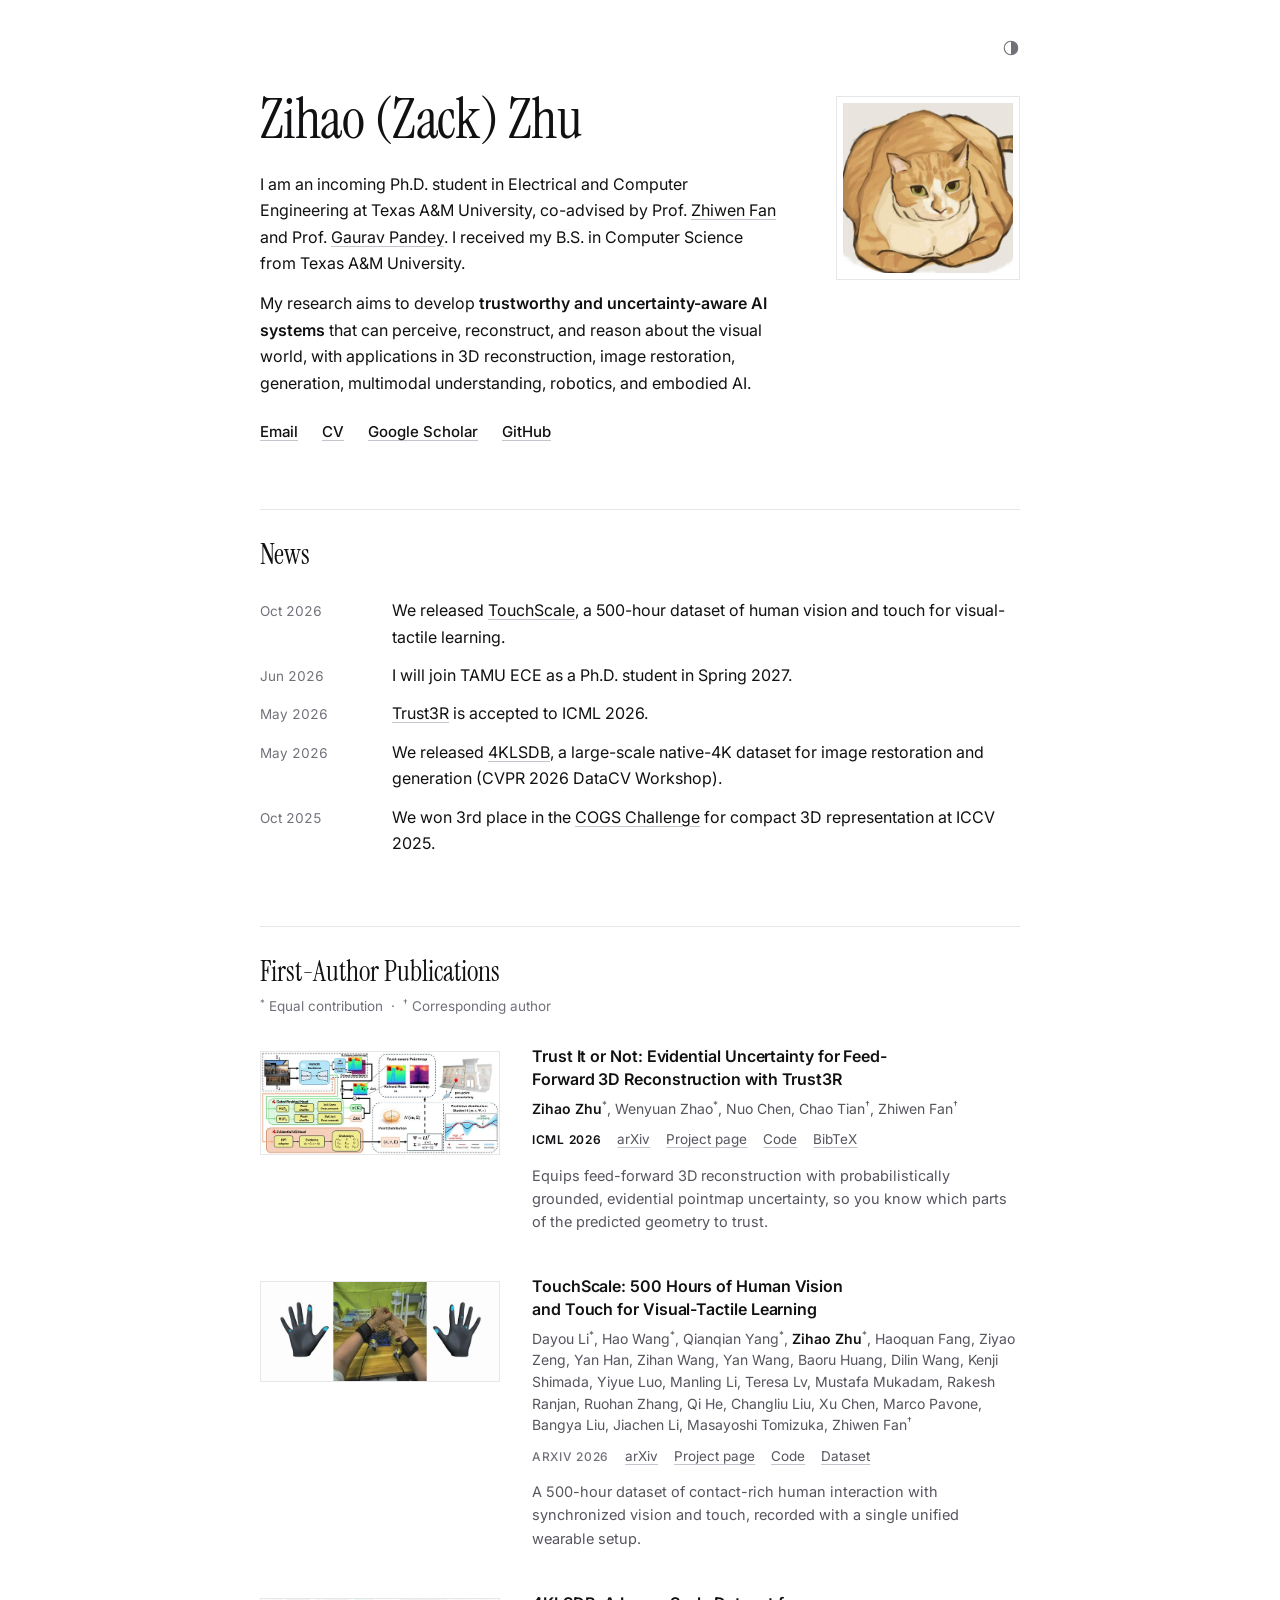
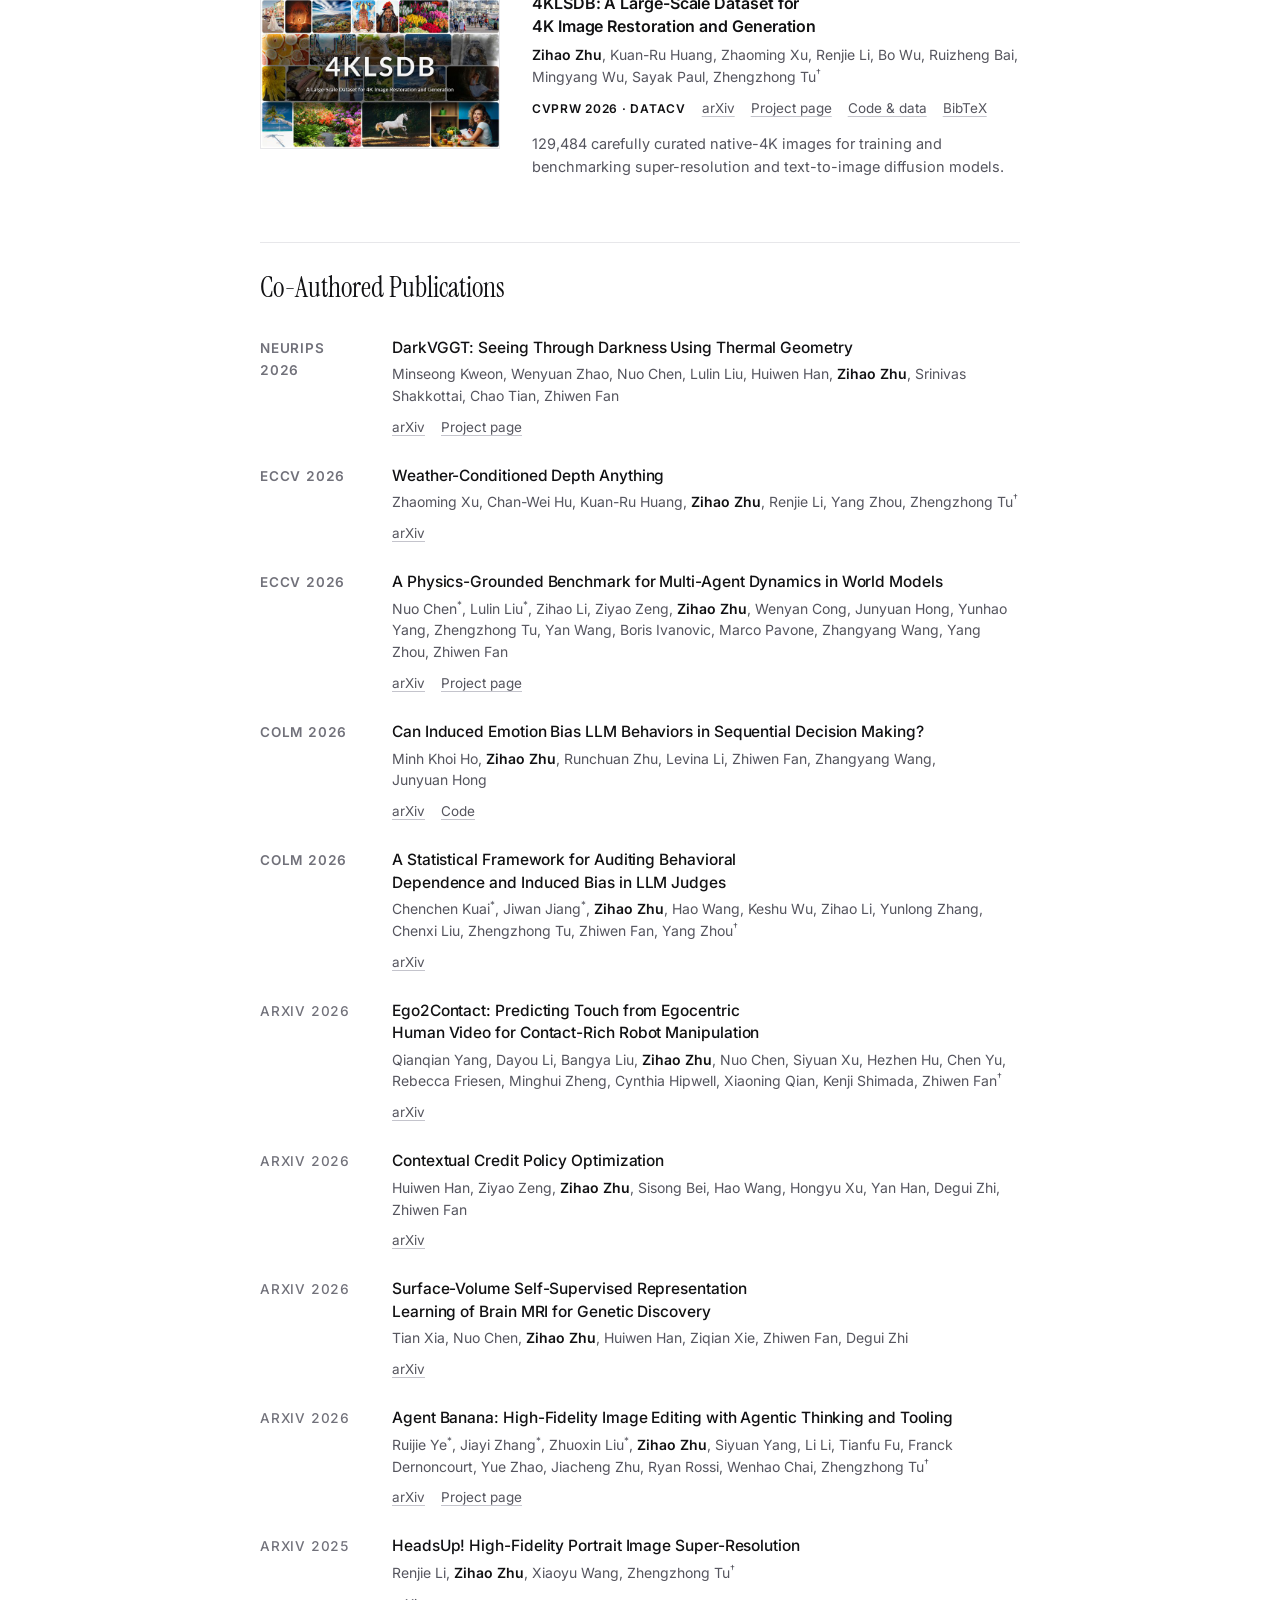
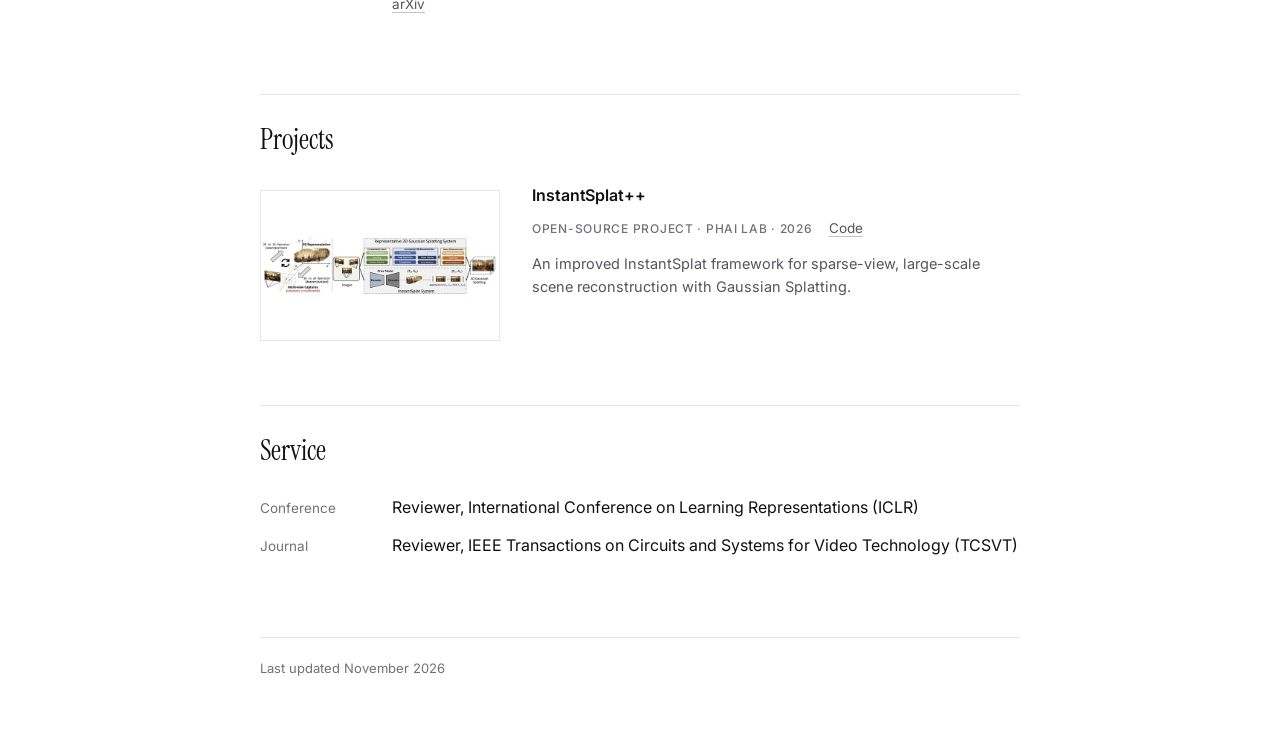
==== index.html @ 6a017658 "Add manual light/dark theme toggle Saved choice wins, otherwise follows the system setting.  Co-Auth" ====
<!DOCTYPE HTML>
<html lang="en">
  <head>
    <meta http-equiv="Content-Type" content="text/html; charset=UTF-8">

    <title>Zihao (Zack) Zhu | Texas A&M ECE</title>
    <link rel="canonical" href="https://singlebicycle.github.io/">

    <meta name="author" content="Zihao Zhu">
    <meta name="description" content="Zihao (Zack) Zhu — Ph.D. student in Electrical and Computer Engineering at Texas A&M University. 3D reconstruction, image restoration and generation, multi-agent systems, trustworthy machine learning, robotics and embodied AI.">
    <meta name="viewport" content="width=device-width, initial-scale=1">
    <script>
      // Saved choice wins, otherwise follow the system setting. Inline so it runs before first paint.
      // shortcut: the system setting is read once at load; add a matchMedia change listener if live switching matters.
      function setTheme(t) { var el = document.documentElement; el.dataset.theme = t; el.style.colorScheme = t; }
      var savedTheme = null; try { savedTheme = localStorage.getItem('theme'); } catch (e) {}
      setTheme(savedTheme || (matchMedia('(prefers-color-scheme: dark)').matches ? 'dark' : 'light'));
    </script>
    <link rel="preconnect" href="https://fonts.googleapis.com">
    <link rel="preconnect" href="https://fonts.gstatic.com" crossorigin>
    <link rel="stylesheet" href="https://fonts.googleapis.com/css2?family=Instrument+Serif&amp;family=Inter:wght@400;500;600&amp;display=swap">
    <link rel="stylesheet" type="text/css" href="stylesheet.css">
    <link rel="icon" type="image/png" href="images/favicon.png">

    <meta property="og:title" content="Zihao (Zack) Zhu">
    <meta property="og:description" content="Zihao (Zack) Zhu — Ph.D. student in Electrical and Computer Engineering at Texas A&M University. 3D reconstruction, image restoration and generation, multi-agent systems, trustworthy machine learning, robotics and embodied AI.">
    <meta property="og:image" content="https://singlebicycle.github.io/images/zihao_zhu.jpg">
    <meta property="og:url" content="https://singlebicycle.github.io/">
    <meta name="twitter:card" content="summary">

    <script type="application/ld+json">
    {
      "@context": "https://schema.org",
      "@type": "Person",
      "name": "Zihao Zhu",
      "alternateName": ["Zack Zhu", "Zihao (Zack) Zhu"],
      "url": "https://singlebicycle.github.io/",
      "image": "https://singlebicycle.github.io/images/zihao_zhu.jpg",
      "email": "mailto:zzh021015@tamu.edu",
      "jobTitle": "Ph.D. Student in Electrical and Computer Engineering",
      "affiliation": {
        "@type": "CollegeOrUniversity",
        "name": "Texas A&M University"
      },
      "alumniOf": {
        "@type": "CollegeOrUniversity",
        "name": "Texas A&M University"
      },
      "knowsAbout": ["3D reconstruction", "image restoration and generation", "multimodal understanding", "trustworthy machine learning", "uncertainty quantification", "3D Gaussian splatting", "robotics", "embodied AI"],
      "sameAs": [
        "https://scholar.google.com/citations?user=YfuA8zoAAAAJ",
        "https://github.com/SingleBicycle",
        "https://openreview.net/profile?id=~Zihao_Zhu8"
      ]
    }
    </script>
  </head>

  <body>
    <main class="page">

      <button class="theme-toggle" type="button" aria-label="Dark mode" title="Toggle dark mode">
        <svg viewBox="0 0 24 24" width="18" height="18" aria-hidden="true"><circle cx="12" cy="12" r="9" fill="none" stroke="currentColor" stroke-width="1.5"/><path d="M12 3a9 9 0 0 1 0 18z" fill="currentColor"/></svg>
      </button>
      <script>
        (function () {
          var btn = document.querySelector('.theme-toggle'), root = document.documentElement;
          function sync() { btn.setAttribute('aria-pressed', root.dataset.theme === 'dark'); }
          btn.onclick = function () {
            var t = root.dataset.theme === 'dark' ? 'light' : 'dark';
            setTheme(t); sync();
            try { localStorage.setItem('theme', t); } catch (e) {}
          };
          sync();
        })();
      </script>

      <header class="intro">
        <div>
          <h1>Zihao (Zack) Zhu</h1>
          <p>
            I am an incoming Ph.D. student in Electrical and Computer Engineering at Texas A&amp;M University, co-advised by Prof. <a href="https://zhiwenfan.github.io/">Zhiwen Fan</a> and Prof. <a href="https://sites.google.com/tamu.edu/gpandey">Gaurav Pandey</a>.
            I received my B.S. in Computer Science from Texas A&amp;M University.
          </p>
          <p>
            My research aims to develop <strong>trustworthy and uncertainty-aware AI systems</strong> that can perceive, reconstruct, and reason about the visual world, with applications in 3D reconstruction, image restoration, generation, multimodal understanding, robotics, and embodied AI.
          </p>
          <nav class="links" aria-label="Contact and profiles">
            <a href="mailto:zzh021015@tamu.edu">Email</a>
            <a href="data/ZihaoZhu_CV.pdf">CV</a>
            <a href="https://scholar.google.com/citations?user=YfuA8zoAAAAJ">Google Scholar</a>
            <a href="https://github.com/SingleBicycle">GitHub</a>
          </nav>
        </div>
        <figure class="avatar">
          <img src="images/zihao_zhu.jpg" alt="Illustration of an orange tabby cat" width="800" height="800">
        </figure>
      </header>

      <section aria-labelledby="news">
        <h2 id="news">News</h2>
        <ul class="rows">
          <li><span class="key">Oct 2026</span><span>We released <a href="https://touch-scale.github.io/">TouchScale</a>, a 500-hour dataset of human vision and touch for visual-tactile learning.</span></li>
          <li><span class="key">Jun 2026</span><span>I will join TAMU ECE as a Ph.D. student in Spring 2027.</span></li>
          <li><span class="key">May 2026</span><span><a href="https://trust3r-z.github.io/">Trust3R</a> is accepted to ICML 2026.</span></li>
          <li><span class="key">May 2026</span><span>We released <a href="https://4klsdb.github.io/">4KLSDB</a>, a large-scale native-4K dataset for image restoration and generation (CVPR 2026 DataCV Workshop).</span></li>
          <li><span class="key">Oct 2025</span><span>We won 3rd place in the <a href="https://sites.google.com/view/cogs2025/tracks">COGS Challenge</a> for compact 3D representation at ICCV 2025.</span></li>
        </ul>
      </section>

      <!-- To add a paper: copy an <article class="paper"> (first author) or an <li> (co-authored) block and edit it. -->
      <section aria-labelledby="first-author">
        <h2 id="first-author">First-Author Publications</h2>
        <p class="note"><sup>*</sup> Equal contribution &nbsp;&middot;&nbsp; <sup>&dagger;</sup> Corresponding author</p>
        <div class="papers">

          <article class="paper">
            <img class="thumb" src="images/trust3r.jpg" alt="Trust3R" width="640" height="273" loading="lazy" decoding="async">
            <div>
              <h3><a href="https://arxiv.org/abs/2605.19539">Trust It or Not: Evidential Uncertainty for Feed-Forward 3D Reconstruction with Trust3R</a></h3>
              <p class="authors"><strong>Zihao Zhu</strong><sup>*</sup>, Wenyuan Zhao<sup>*</sup>, Nuo Chen, Chao Tian<sup>&dagger;</sup>, Zhiwen Fan<sup>&dagger;</sup></p>
              <p class="meta">
                <span class="venue">ICML 2026</span>
                <a href="https://arxiv.org/abs/2605.19539">arXiv</a>
                <a href="https://trust3r-z.github.io/">Project page</a>
                <a href="https://github.com/phai-lab/Trust3R">Code</a>
                <a href="data/trust3r.bib">BibTeX</a>
              </p>
              <p class="desc">Equips feed-forward 3D reconstruction with probabilistically grounded, evidential pointmap uncertainty, so you know which parts of the predicted geometry to trust.</p>
            </div>
          </article>

          <article class="paper">
            <img class="thumb" src="images/touchscale.jpg" alt="TouchScale" width="640" height="267" loading="lazy" decoding="async">
            <div>
              <h3><a href="https://arxiv.org/abs/2610.10288">TouchScale: 500 Hours of Human Vision and Touch for Visual-Tactile Learning</a></h3>
              <p class="authors">Dayou Li<sup>*</sup>, Hao Wang<sup>*</sup>, Qianqian Yang<sup>*</sup>, <strong>Zihao Zhu</strong><sup>*</sup>, Haoquan Fang, Ziyao Zeng, Yan Han, Zihan Wang, Yan Wang, Baoru Huang, Dilin Wang, Kenji Shimada, Yiyue Luo, Manling Li, Teresa Lv, Mustafa Mukadam, Rakesh Ranjan, Ruohan Zhang, Qi He, Changliu Liu, Xu Chen, Marco Pavone, Bangya Liu, Jiachen Li, Masayoshi Tomizuka, Zhiwen Fan<sup>&dagger;</sup></p>
              <p class="meta">
                <span class="venue preprint">arXiv 2026</span>
                <a href="https://arxiv.org/abs/2610.10288">arXiv</a>
                <a href="https://touch-scale.github.io/">Project page</a>
                <a href="https://github.com/phai-lab/touchscale">Code</a>
                <a href="https://huggingface.co/datasets/2077AIDataFoundation/TouchScale">Dataset</a>
              </p>
              <p class="desc">A 500-hour dataset of contact-rich human interaction with synchronized vision and touch, recorded with a single unified wearable setup.</p>
            </div>
          </article>

          <article class="paper">
            <img class="thumb" src="images/4klsdb.jpg" alt="4KLSDB" width="640" height="400" loading="lazy" decoding="async">
            <div>
              <h3><a href="https://arxiv.org/abs/2605.24762">4KLSDB: A Large-Scale Dataset for 4K Image Restoration and Generation</a></h3>
              <p class="authors"><strong>Zihao Zhu</strong>, Kuan-Ru Huang, Zhaoming Xu, Renjie Li, Bo Wu, Ruizheng Bai, Mingyang Wu, Sayak Paul, Zhengzhong Tu<sup>&dagger;</sup></p>
              <p class="meta">
                <span class="venue">CVPRW 2026 &middot; DataCV</span>
                <a href="https://arxiv.org/abs/2605.24762">arXiv</a>
                <a href="https://4klsdb.github.io/">Project page</a>
                <a href="https://github.com/taco-group/4KLSDB">Code &amp; data</a>
                <a href="data/4klsdb.bib">BibTeX</a>
              </p>
              <p class="desc">129,484 carefully curated native-4K images for training and benchmarking super-resolution and text-to-image diffusion models.</p>
            </div>
          </article>

        </div>
      </section>

      <section aria-labelledby="co-authored">
        <h2 id="co-authored">Co-Authored Publications</h2>
        <ul class="rows pubs">

          <li>
            <span class="key venue">NeurIPS 2026</span>
            <div>
              <h3><a href="https://arxiv.org/abs/2606.11326">DarkVGGT: Seeing Through Darkness Using Thermal Geometry</a></h3>
              <p class="authors">Minseong Kweon, Wenyuan Zhao, Nuo Chen, Lulin Liu, Huiwen Han, <strong>Zihao Zhu</strong>, Srinivas Shakkottai, Chao Tian, Zhiwen Fan</p>
              <p class="meta">
                <a href="https://arxiv.org/abs/2606.11326">arXiv</a>
                <a href="https://darkvggt.github.io/">Project page</a>
              </p>
            </div>
          </li>

          <li>
            <span class="key venue">ECCV 2026</span>
            <div>
              <h3><a href="https://arxiv.org/abs/2609.04827">Weather-Conditioned Depth Anything</a></h3>
              <p class="authors">Zhaoming Xu, Chan-Wei Hu, Kuan-Ru Huang, <strong>Zihao Zhu</strong>, Renjie Li, Yang Zhou, Zhengzhong Tu<sup>&dagger;</sup></p>
              <p class="meta">
                <a href="https://arxiv.org/abs/2609.04827">arXiv</a>
              </p>
            </div>
          </li>

          <li>
            <span class="key venue">ECCV 2026</span>
            <div>
              <h3><a href="https://arxiv.org/abs/2606.28757">A Physics-Grounded Benchmark for Multi-Agent Dynamics in World Models</a></h3>
              <p class="authors">Nuo Chen<sup>*</sup>, Lulin Liu<sup>*</sup>, Zihao Li, Ziyao Zeng, <strong>Zihao Zhu</strong>, Wenyan Cong, Junyuan Hong, Yunhao Yang, Zhengzhong Tu, Yan Wang, Boris Ivanovic, Marco Pavone, Zhangyang Wang, Yang Zhou, Zhiwen Fan</p>
              <p class="meta">
                <a href="https://arxiv.org/abs/2606.28757">arXiv</a>
                <a href="https://crash-twin.github.io/">Project page</a>
              </p>
            </div>
          </li>

          <li>
            <span class="key venue">COLM 2026</span>
            <div>
              <h3><a href="https://arxiv.org/abs/2607.12631">Can Induced Emotion Bias LLM Behaviors in Sequential Decision Making?</a></h3>
              <p class="authors">Minh Khoi Ho, <strong>Zihao Zhu</strong>, Runchuan Zhu, Levina Li, Zhiwen Fan, Zhangyang Wang, Junyuan Hong</p>
              <p class="meta">
                <a href="https://arxiv.org/abs/2607.12631">arXiv</a>
                <a href="https://github.com/costa-nus/llm-emotion-decision">Code</a>
              </p>
            </div>
          </li>

          <li>
            <span class="key venue">COLM 2026</span>
            <div>
              <h3><a href="https://arxiv.org/abs/2604.07650">A Statistical Framework for Auditing Behavioral Dependence and Induced Bias in LLM Judges</a></h3>
              <p class="authors">Chenchen Kuai<sup>*</sup>, Jiwan Jiang<sup>*</sup>, <strong>Zihao Zhu</strong>, Hao Wang, Keshu Wu, Zihao Li, Yunlong Zhang, Chenxi Liu, Zhengzhong Tu, Zhiwen Fan, Yang Zhou<sup>&dagger;</sup></p>
              <p class="meta">
                <a href="https://arxiv.org/abs/2604.07650">arXiv</a>
              </p>
            </div>
          </li>

          <li>
            <span class="key venue preprint">arXiv 2026</span>
            <div>
              <h3><a href="https://arxiv.org/abs/2610.22932">Ego2Contact: Predicting Touch from Egocentric Human Video for Contact-Rich Robot Manipulation</a></h3>
              <p class="authors">Qianqian Yang, Dayou Li, Bangya Liu, <strong>Zihao Zhu</strong>, Nuo Chen, Siyuan Xu, Hezhen Hu, Chen Yu, Rebecca Friesen, Minghui Zheng, Cynthia Hipwell, Xiaoning Qian, Kenji Shimada, Zhiwen Fan<sup>&dagger;</sup></p>
              <p class="meta">
                <a href="https://arxiv.org/abs/2610.22932">arXiv</a>
              </p>
            </div>
          </li>

          <li>
            <span class="key venue preprint">arXiv 2026</span>
            <div>
              <h3><a href="https://arxiv.org/abs/2610.19103">Contextual Credit Policy Optimization</a></h3>
              <p class="authors">Huiwen Han, Ziyao Zeng, <strong>Zihao Zhu</strong>, Sisong Bei, Hao Wang, Hongyu Xu, Yan Han, Degui Zhi, Zhiwen Fan</p>
              <p class="meta">
                <a href="https://arxiv.org/abs/2610.19103">arXiv</a>
              </p>
            </div>
          </li>

          <li>
            <span class="key venue preprint">arXiv 2026</span>
            <div>
              <h3><a href="https://arxiv.org/abs/2610.02114">Surface-Volume Self-Supervised Representation Learning of Brain MRI for Genetic Discovery</a></h3>
              <p class="authors">Tian Xia, Nuo Chen, <strong>Zihao Zhu</strong>, Huiwen Han, Ziqian Xie, Zhiwen Fan, Degui Zhi</p>
              <p class="meta">
                <a href="https://arxiv.org/abs/2610.02114">arXiv</a>
              </p>
            </div>
          </li>

          <li>
            <span class="key venue preprint">arXiv 2026</span>
            <div>
              <h3><a href="https://arxiv.org/abs/2602.09084">Agent Banana: High-Fidelity Image Editing with Agentic Thinking and Tooling</a></h3>
              <p class="authors">Ruijie Ye<sup>*</sup>, Jiayi Zhang<sup>*</sup>, Zhuoxin Liu<sup>*</sup>, <strong>Zihao Zhu</strong>, Siyuan Yang, Li Li, Tianfu Fu, Franck Dernoncourt, Yue Zhao, Jiacheng Zhu, Ryan Rossi, Wenhao Chai, Zhengzhong Tu<sup>&dagger;</sup></p>
              <p class="meta">
                <a href="https://arxiv.org/abs/2602.09084">arXiv</a>
                <a href="https://agent-banana.github.io/">Project page</a>
              </p>
            </div>
          </li>

          <li>
            <span class="key venue preprint">arXiv 2025</span>
            <div>
              <h3><a href="https://arxiv.org/abs/2510.09924">HeadsUp! High-Fidelity Portrait Image Super-Resolution</a></h3>
              <p class="authors">Renjie Li, <strong>Zihao Zhu</strong>, Xiaoyu Wang, Zhengzhong Tu<sup>&dagger;</sup></p>
              <p class="meta">
                <a href="https://arxiv.org/abs/2510.09924">arXiv</a>
              </p>
            </div>
          </li>

        </ul>
      </section>

      <section aria-labelledby="projects">
        <h2 id="projects">Projects</h2>
        <div class="papers">

          <article class="paper">
            <img class="thumb" src="images/instantsplatpp.jpg" alt="InstantSplat++" width="640" height="400" loading="lazy" decoding="async">
            <div>
              <h3><a href="https://github.com/phai-lab/InstantSplatPP">InstantSplat++</a></h3>
              <p class="meta">
                <span class="venue preprint">Open-source project &middot; PHAI Lab &middot; 2026</span>
                <a href="https://github.com/phai-lab/InstantSplatPP">Code</a>
              </p>
              <p class="desc">An improved InstantSplat framework for sparse-view, large-scale scene reconstruction with Gaussian Splatting.</p>
            </div>
          </article>

        </div>
      </section>

      <section aria-labelledby="service">
        <h2 id="service">Service</h2>
        <ul class="rows">
          <li><span class="key">Conference</span><span>Reviewer, International Conference on Learning Representations (ICLR)</span></li>
          <li><span class="key">Journal</span><span>Reviewer, IEEE Transactions on Circuits and Systems for Video Technology (TCSVT)</span></li>
        </ul>
      </section>

      <footer>Last updated November 2026</footer>

    </main>
  </body>
</html>
---- stylesheet.css ----
:root {
  --bg: #ffffff;
  --fg: #111113;
  --muted: #55555e;
  --subtle: #71717a;
  --line: #e7e7ea;
  --underline: #c4c4cc;
  --serif: "Instrument Serif", "Iowan Old Style", "Palatino Linotype", Georgia, serif;
  --sans: "Inter", ui-sans-serif, system-ui, -apple-system, "Segoe UI", Roboto, "Helvetica Neue", Arial, sans-serif;
  --key: 108px; /* shared left column: news dates, venues, service */
}

/* data-theme is set by the inline script in <head>; without JS the page stays light */
:root[data-theme="dark"] {
  --bg: #0b0b0c;
  --fg: #ededef;
  --muted: #a8a8b1;
  --subtle: #8e8e98;
  --line: #26262a;
  --underline: #4a4a52;
}
[data-theme="dark"] .thumb,
[data-theme="dark"] .avatar img { opacity: .92; }

*, *::before, *::after { box-sizing: border-box; }

html { -webkit-text-size-adjust: 100%; }

body {
  margin: 0;
  background: var(--bg);
  color: var(--fg);
  font: 400 16px/1.65 var(--sans);
  -webkit-font-smoothing: antialiased;
  text-rendering: optimizeLegibility;
}

.page {
  position: relative;
  max-width: 808px;
  margin: 0 auto;
  padding: 96px 24px 56px;
}

a {
  color: inherit;
  text-decoration: underline;
  text-decoration-color: var(--underline);
  text-decoration-thickness: 1px;
  text-underline-offset: 3px;
  transition: text-decoration-color .2s ease, color .2s ease;
}
a:hover { text-decoration-color: currentColor; }
a:focus-visible { outline: 2px solid var(--fg); outline-offset: 3px; }

p { margin: 0 0 14px; }
strong { font-weight: 600; }
sup { font-size: .7em; line-height: 0; }
img { max-width: 100%; }

.theme-toggle {
  position: absolute;
  top: 28px;
  right: 13px;
  display: none; /* shown only once the script has set a theme */
  align-items: center;
  justify-content: center;
  width: 40px;
  height: 40px;
  padding: 0;
  border: 0;
  border-radius: 50%;
  background: none;
  color: var(--subtle);
  cursor: pointer;
  transition: color .2s ease;
}
[data-theme] .theme-toggle { display: inline-flex; }
.theme-toggle:hover { color: var(--fg); }
.theme-toggle:focus-visible { outline: 2px solid var(--fg); outline-offset: 2px; }

/* Intro */
.intro {
  display: grid;
  grid-template-columns: 1fr auto;
  gap: 56px;
  align-items: start;
}
h1 {
  margin: -6px 0 22px;
  font: 400 clamp(40px, 8vw, 56px)/1.05 var(--serif);
  letter-spacing: -.01em;
}
.avatar {
  width: 184px;
  margin: 0;
  padding: 6px;
  border: 1px solid var(--line);
}
.avatar img { display: block; width: 100%; height: auto; }
.links {
  display: flex;
  flex-wrap: wrap;
  gap: 6px 24px;
  margin-top: 24px;
  font-size: 15px;
  font-weight: 500;
}

/* Sections */
section {
  margin-top: 64px;
  padding-top: 28px;
  border-top: 1px solid var(--line);
}
h2 {
  margin: 0;
  font: 400 28px/1.2 var(--serif);
}
h3 {
  margin: 0 0 6px;
  font: 600 16px/1.45 var(--sans);
  letter-spacing: -.005em;
  text-wrap: balance;
}
h3 a { text-decoration-color: transparent; }
.note { margin: 6px 0 0; color: var(--subtle); font-size: 13.5px; }

/* Key/value rows: news, co-authored papers, service */
.rows { list-style: none; margin: 20px 0 0; padding: 0; }
.rows li {
  display: grid;
  grid-template-columns: var(--key) 1fr;
  gap: 24px;
  align-items: baseline;
  padding: 6px 0;
}
.rows .key {
  color: var(--subtle);
  font-size: 13.5px;
  font-variant-numeric: tabular-nums;
}
.rows.pubs li { padding: 12px 0; }
.pubs h3 { font-weight: 500; font-size: 15.5px; margin-bottom: 4px; }

/* Papers */
.venue {
  color: var(--fg);
  font-size: 12px;
  font-weight: 600;
  letter-spacing: .06em;
  text-transform: uppercase;
}
.venue.preprint { color: var(--subtle); font-weight: 500; }
.authors {
  margin: 0 0 6px;
  color: var(--muted);
  font-size: 14px;
  line-height: 1.55;
  text-wrap: pretty;
}
.authors strong { color: var(--fg); white-space: nowrap; }
.meta {
  display: flex;
  flex-wrap: wrap;
  align-items: baseline;
  gap: 2px 16px;
  margin: 0;
  color: var(--muted);
  font-size: 13.5px;
}
.meta a { padding: 3px 0; }
.meta a:hover { color: var(--fg); }

.papers { display: grid; gap: 44px; margin-top: 30px; }
.paper {
  display: grid;
  grid-template-columns: 240px 1fr;
  gap: 32px;
  align-items: start;
}
.thumb {
  display: block;
  width: 100%;
  height: auto;
  margin-top: 4px;
  border: 1px solid var(--line);
  background: #fff;
}
.paper h3 { margin-top: -2px; }
.paper .meta { margin-bottom: 10px; }
.desc { margin: 0; color: var(--muted); font-size: 14.5px; line-height: 1.6; }

footer {
  margin-top: 72px;
  padding-top: 20px;
  border-top: 1px solid var(--line);
  color: var(--subtle);
  font-size: 13px;
}

@media (max-width: 640px) {
  .page { padding: 48px 20px 40px; }
  .theme-toggle { top: 8px; right: 9px; }
  .intro { grid-template-columns: 1fr; gap: 28px; }
  .avatar { order: -1; width: 132px; }
  section { margin-top: 48px; padding-top: 24px; }
  .rows li { grid-template-columns: 1fr; gap: 2px; }
  .paper { grid-template-columns: 1fr; gap: 16px; }
  .thumb { margin-top: 0; }
}

@media (prefers-reduced-motion: reduce) {
  a, .theme-toggle { transition: none; }
}
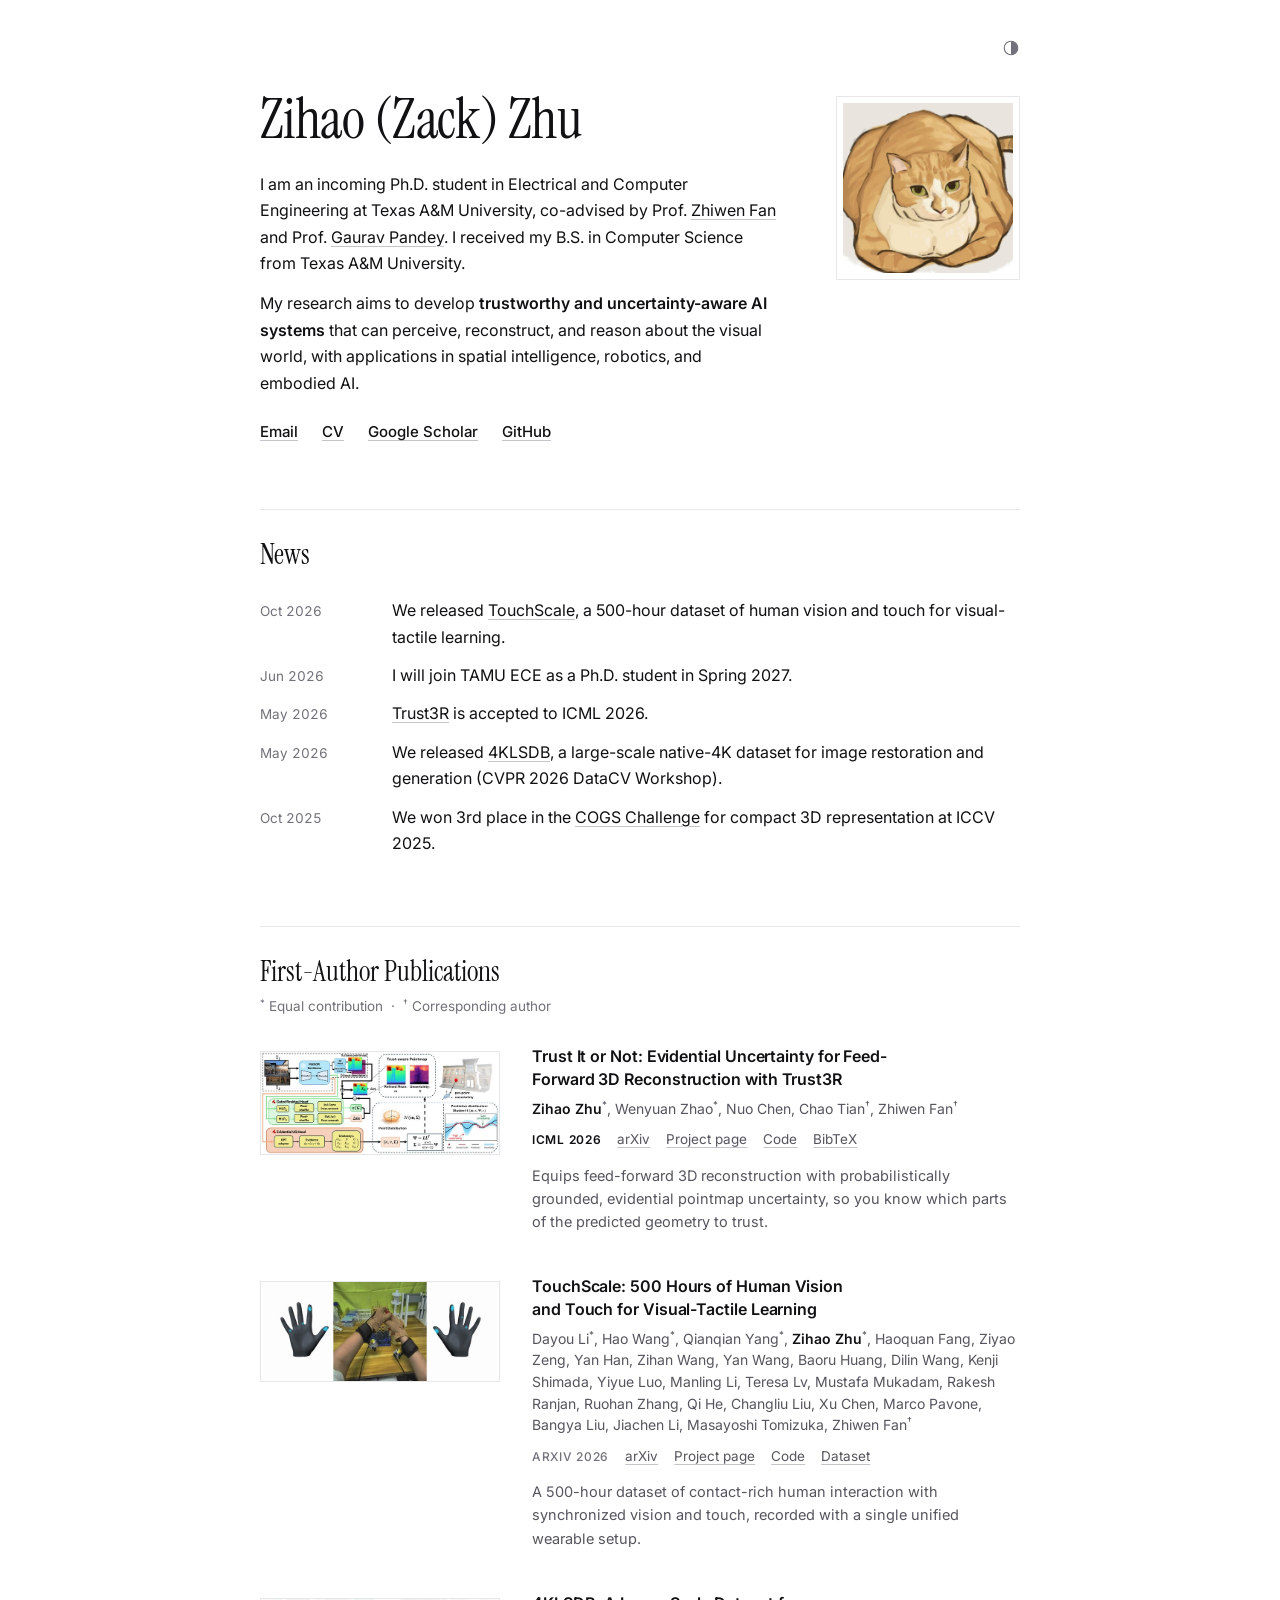
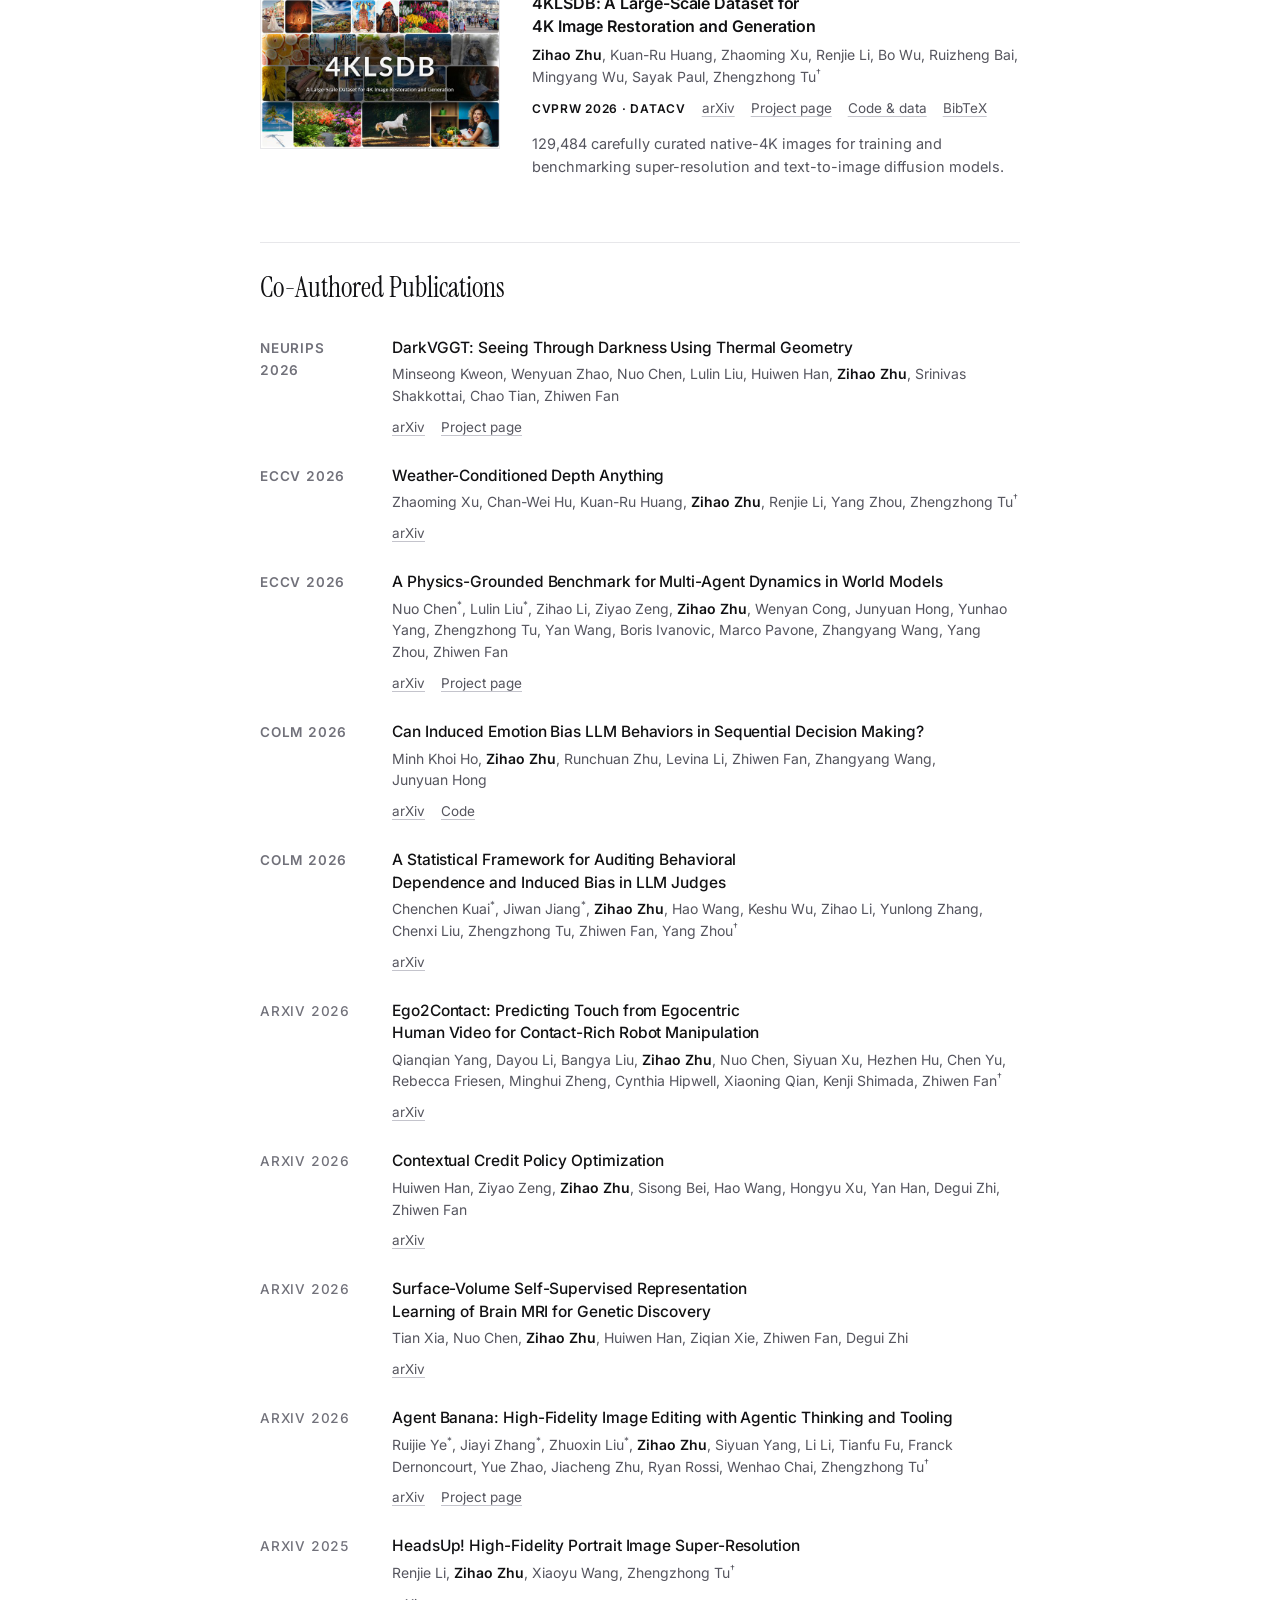
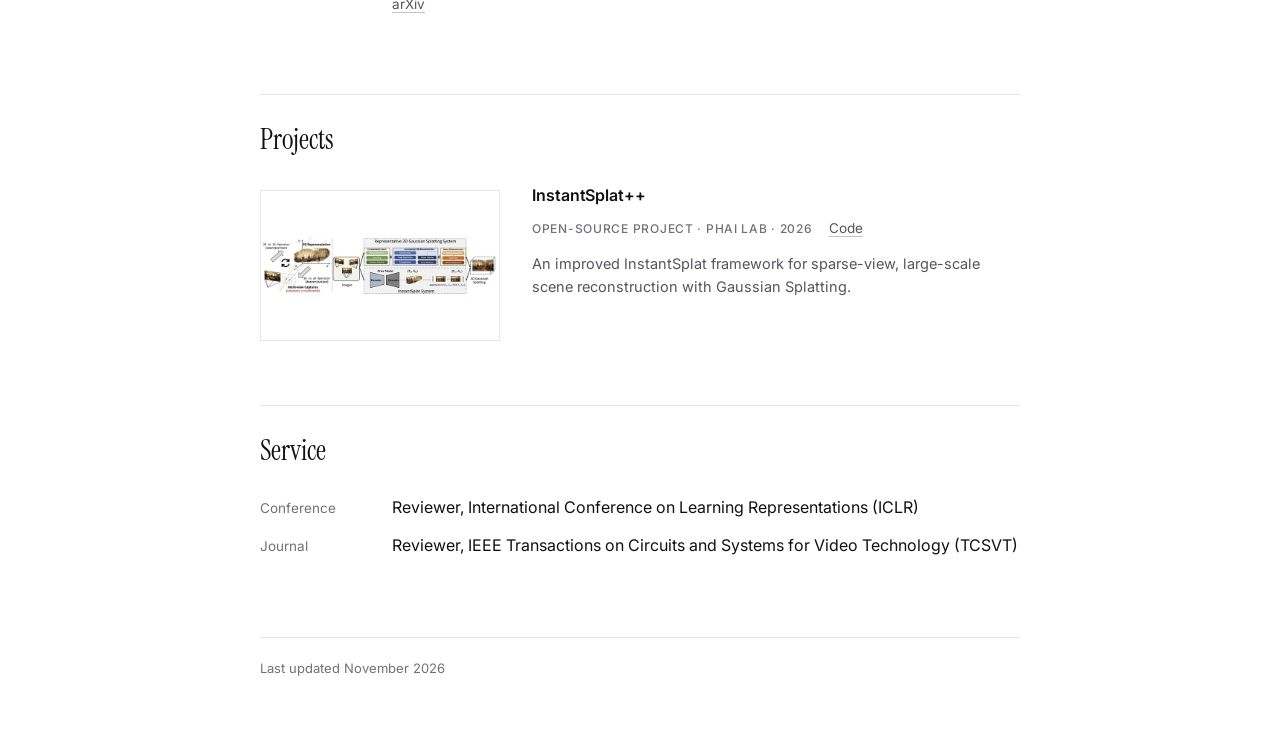
==== commit 22f13c5c: "Bio: fold research areas into spatial intelligence Co-Authored-By: Claude Fable 5.2 <noreply@anthrop" ====
--- a/index.html
+++ b/index.html
@@ -7,7 +7,7 @@
     <link rel="canonical" href="https://singlebicycle.github.io/">
 
     <meta name="author" content="Zihao Zhu">
-    <meta name="description" content="Zihao (Zack) Zhu — Ph.D. student in Electrical and Computer Engineering at Texas A&M University. 3D reconstruction, image restoration and generation, multi-agent systems, trustworthy machine learning, robotics and embodied AI.">
+    <meta name="description" content="Zihao (Zack) Zhu — Ph.D. student in Electrical and Computer Engineering at Texas A&M University. Spatial intelligence, trustworthy machine learning, robotics and embodied AI.">
     <meta name="viewport" content="width=device-width, initial-scale=1">
     <script>
       // Saved choice wins, otherwise follow the system setting. Inline so it runs before first paint.
@@ -23,7 +23,7 @@
     <link rel="icon" type="image/png" href="images/favicon.png">
 
     <meta property="og:title" content="Zihao (Zack) Zhu">
-    <meta property="og:description" content="Zihao (Zack) Zhu — Ph.D. student in Electrical and Computer Engineering at Texas A&M University. 3D reconstruction, image restoration and generation, multi-agent systems, trustworthy machine learning, robotics and embodied AI.">
+    <meta property="og:description" content="Zihao (Zack) Zhu — Ph.D. student in Electrical and Computer Engineering at Texas A&M University. Spatial intelligence, trustworthy machine learning, robotics and embodied AI.">
     <meta property="og:image" content="https://singlebicycle.github.io/images/zihao_zhu.jpg">
     <meta property="og:url" content="https://singlebicycle.github.io/">
     <meta name="twitter:card" content="summary">
@@ -46,7 +46,7 @@
         "@type": "CollegeOrUniversity",
         "name": "Texas A&M University"
       },
-      "knowsAbout": ["3D reconstruction", "image restoration and generation", "multimodal understanding", "trustworthy machine learning", "uncertainty quantification", "3D Gaussian splatting", "robotics", "embodied AI"],
+      "knowsAbout": ["spatial intelligence", "3D reconstruction", "image restoration and generation", "multimodal understanding", "trustworthy machine learning", "uncertainty quantification", "3D Gaussian splatting", "robotics", "embodied AI"],
       "sameAs": [
         "https://scholar.google.com/citations?user=YfuA8zoAAAAJ",
         "https://github.com/SingleBicycle",
@@ -83,7 +83,7 @@
             I received my B.S. in Computer Science from Texas A&amp;M University.
           </p>
           <p>
-            My research aims to develop <strong>trustworthy and uncertainty-aware AI systems</strong> that can perceive, reconstruct, and reason about the visual world, with applications in 3D reconstruction, image restoration, generation, multimodal understanding, robotics, and embodied AI.
+            My research aims to develop <strong>trustworthy and uncertainty-aware AI systems</strong> that can perceive, reconstruct, and reason about the visual world, with applications in spatial intelligence, robotics, and embodied AI.
           </p>
           <nav class="links" aria-label="Contact and profiles">
             <a href="mailto:zzh021015@tamu.edu">Email</a>
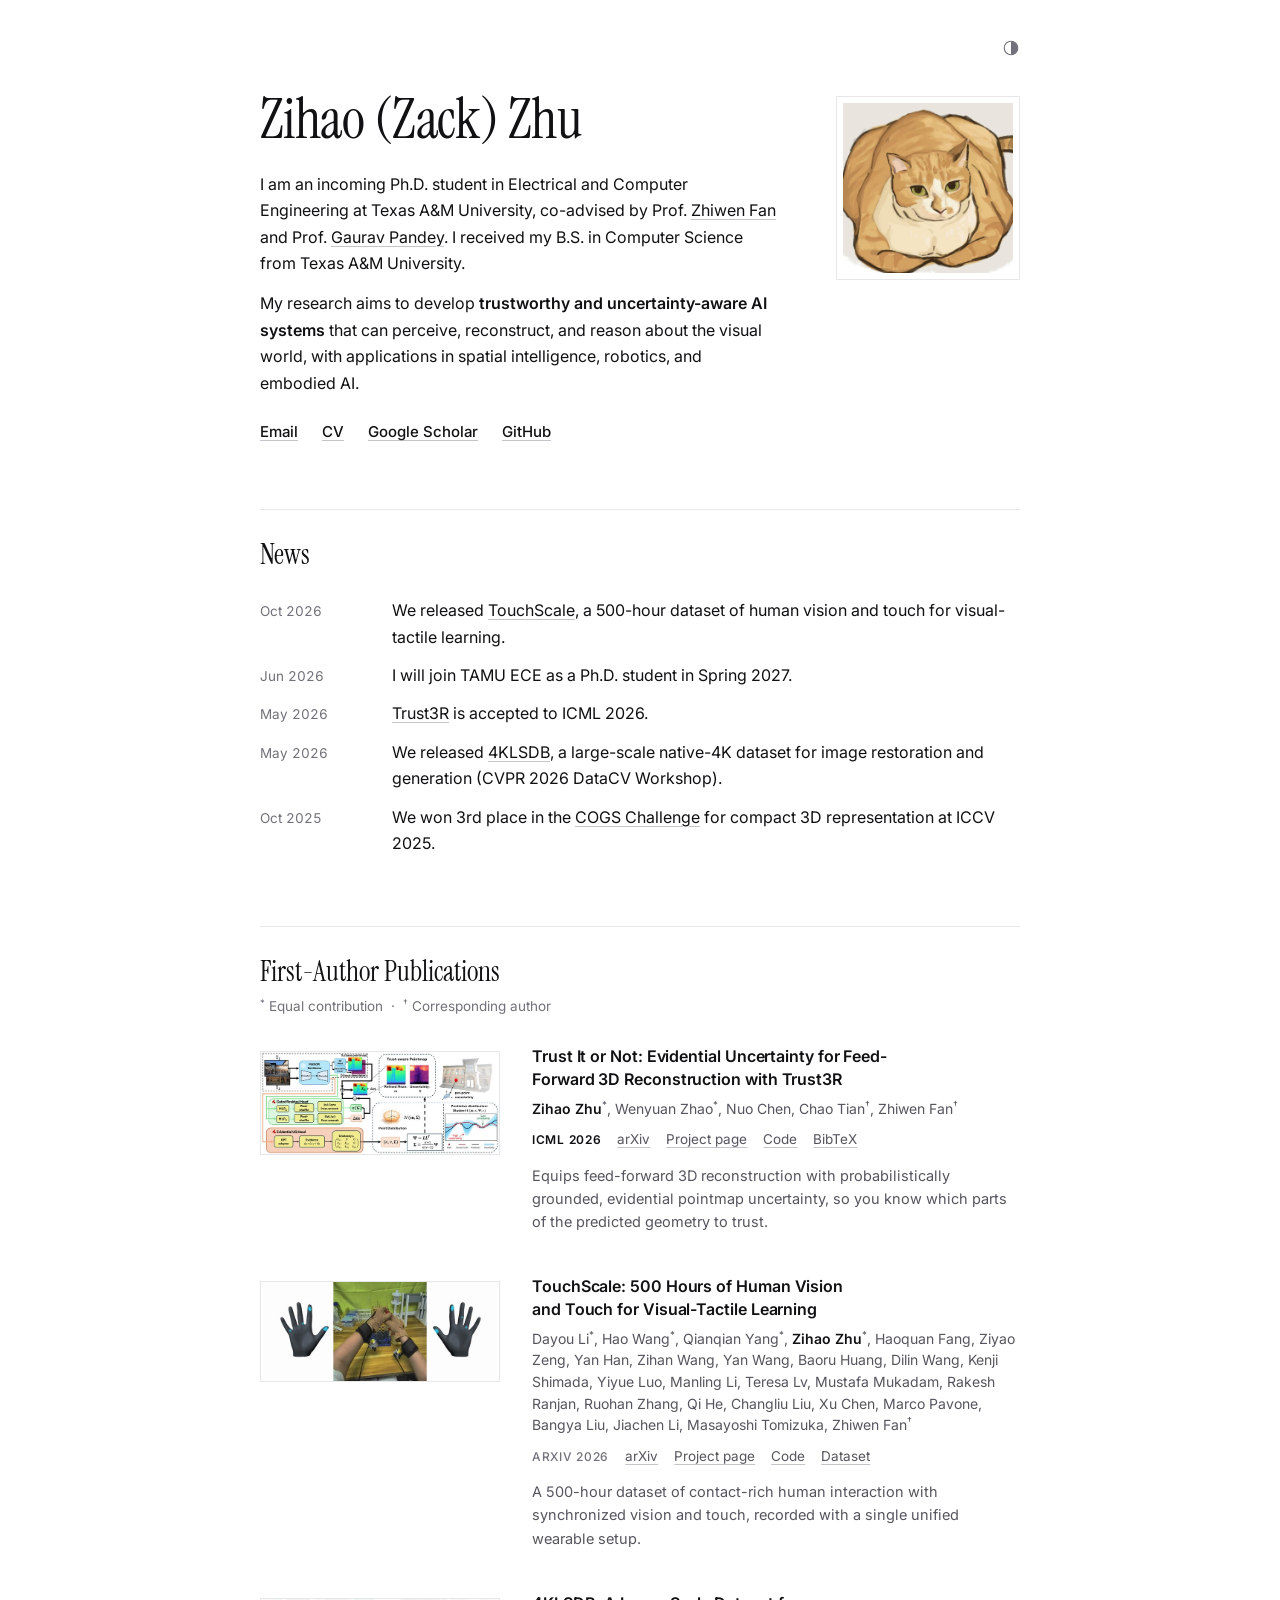
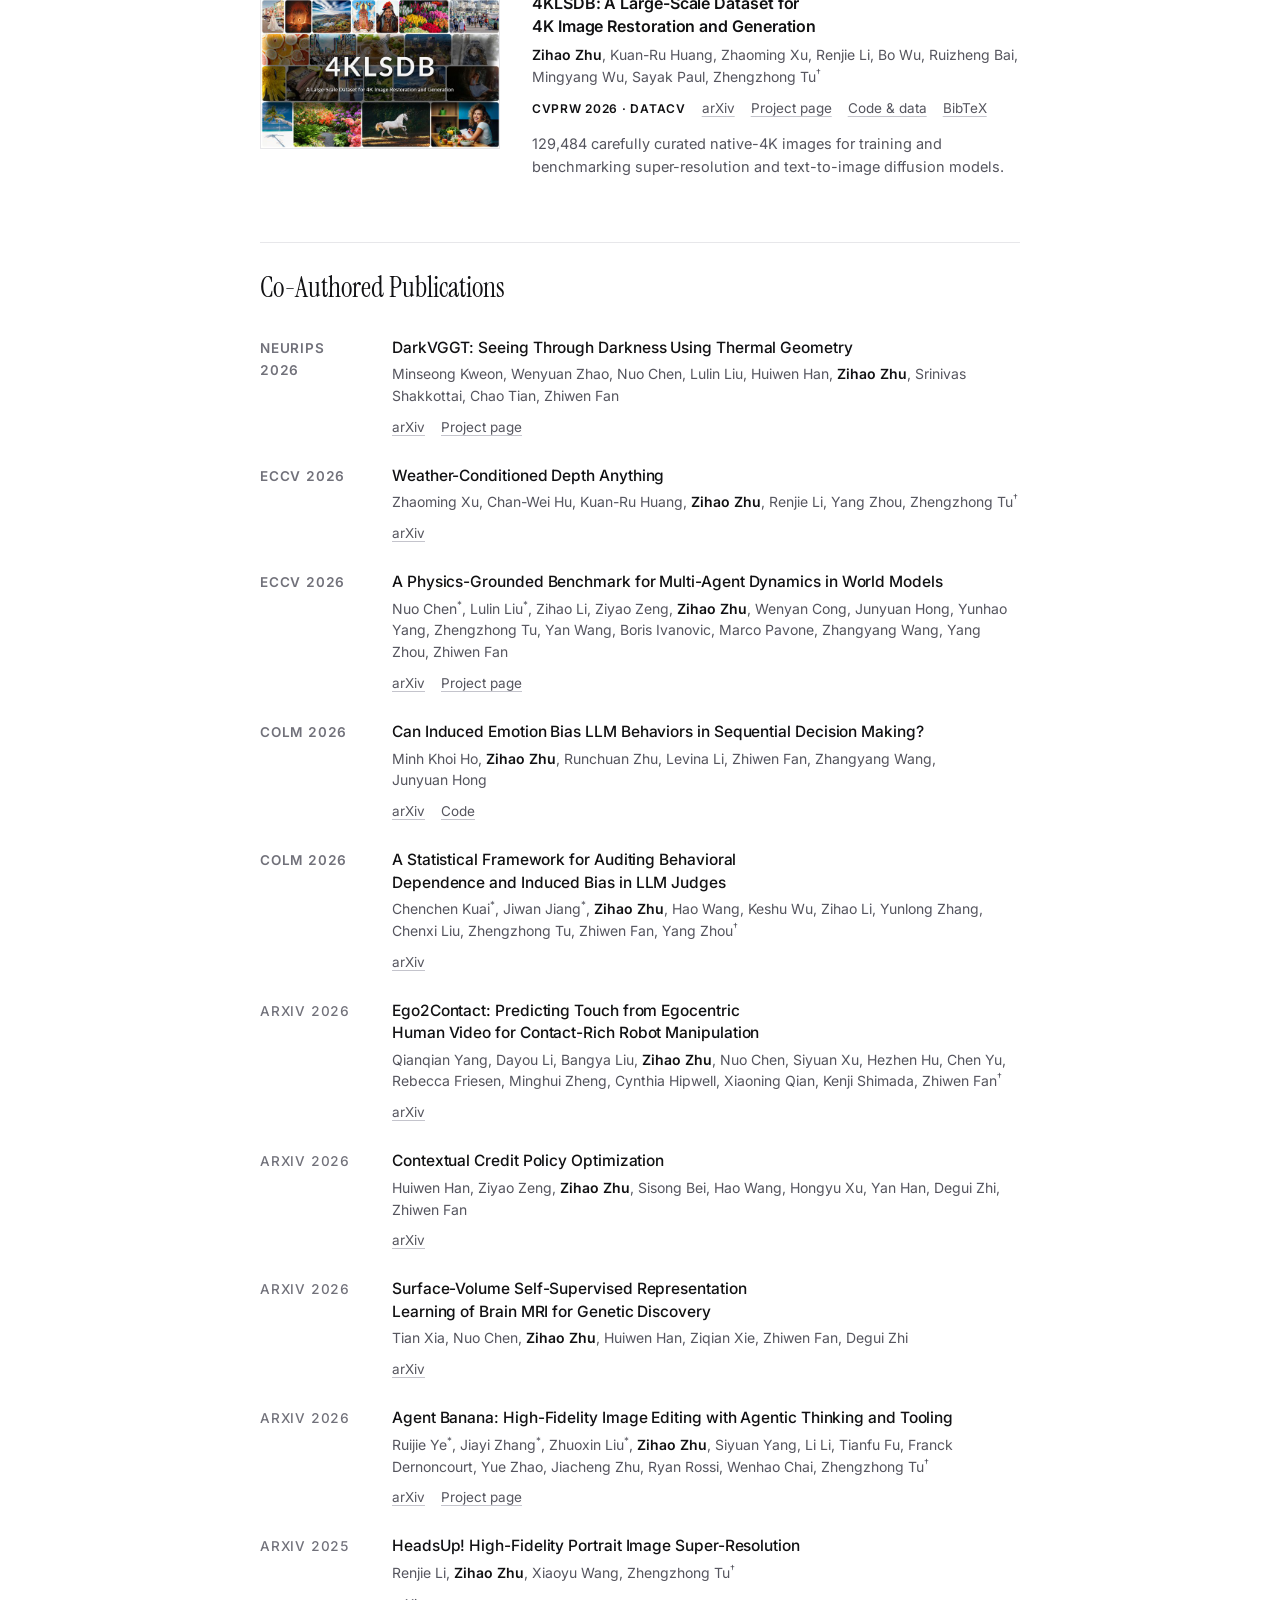
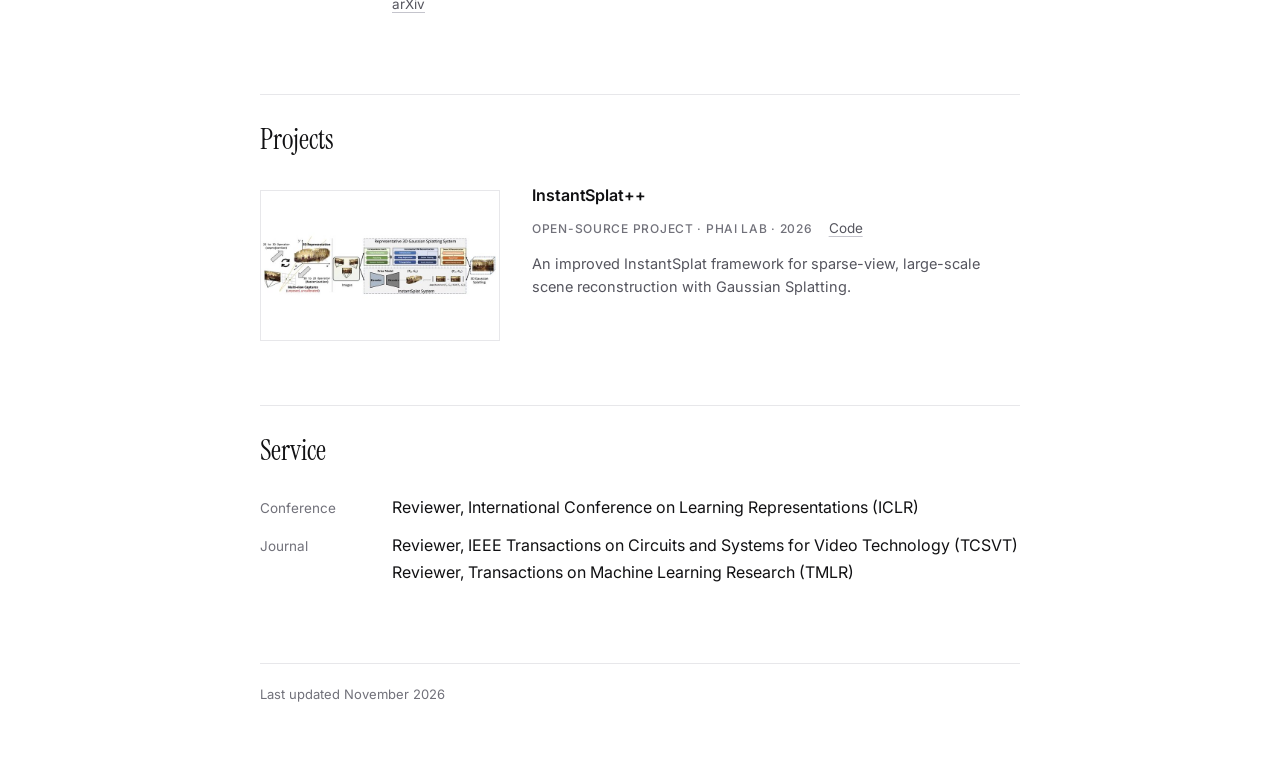
==== commit 952439b9: "Service: add TMLR reviewer Co-Authored-By: Claude Fable 5.2 <noreply@anthropic.com>" ====
--- a/index.html
+++ b/index.html
@@ -309,7 +309,7 @@
         <h2 id="service">Service</h2>
         <ul class="rows">
           <li><span class="key">Conference</span><span>Reviewer, International Conference on Learning Representations (ICLR)</span></li>
-          <li><span class="key">Journal</span><span>Reviewer, IEEE Transactions on Circuits and Systems for Video Technology (TCSVT)</span></li>
+          <li><span class="key">Journal</span><span>Reviewer, IEEE Transactions on Circuits and Systems for Video Technology (TCSVT)<br>Reviewer, Transactions on Machine Learning Research (TMLR)</span></li>
         </ul>
       </section>
 
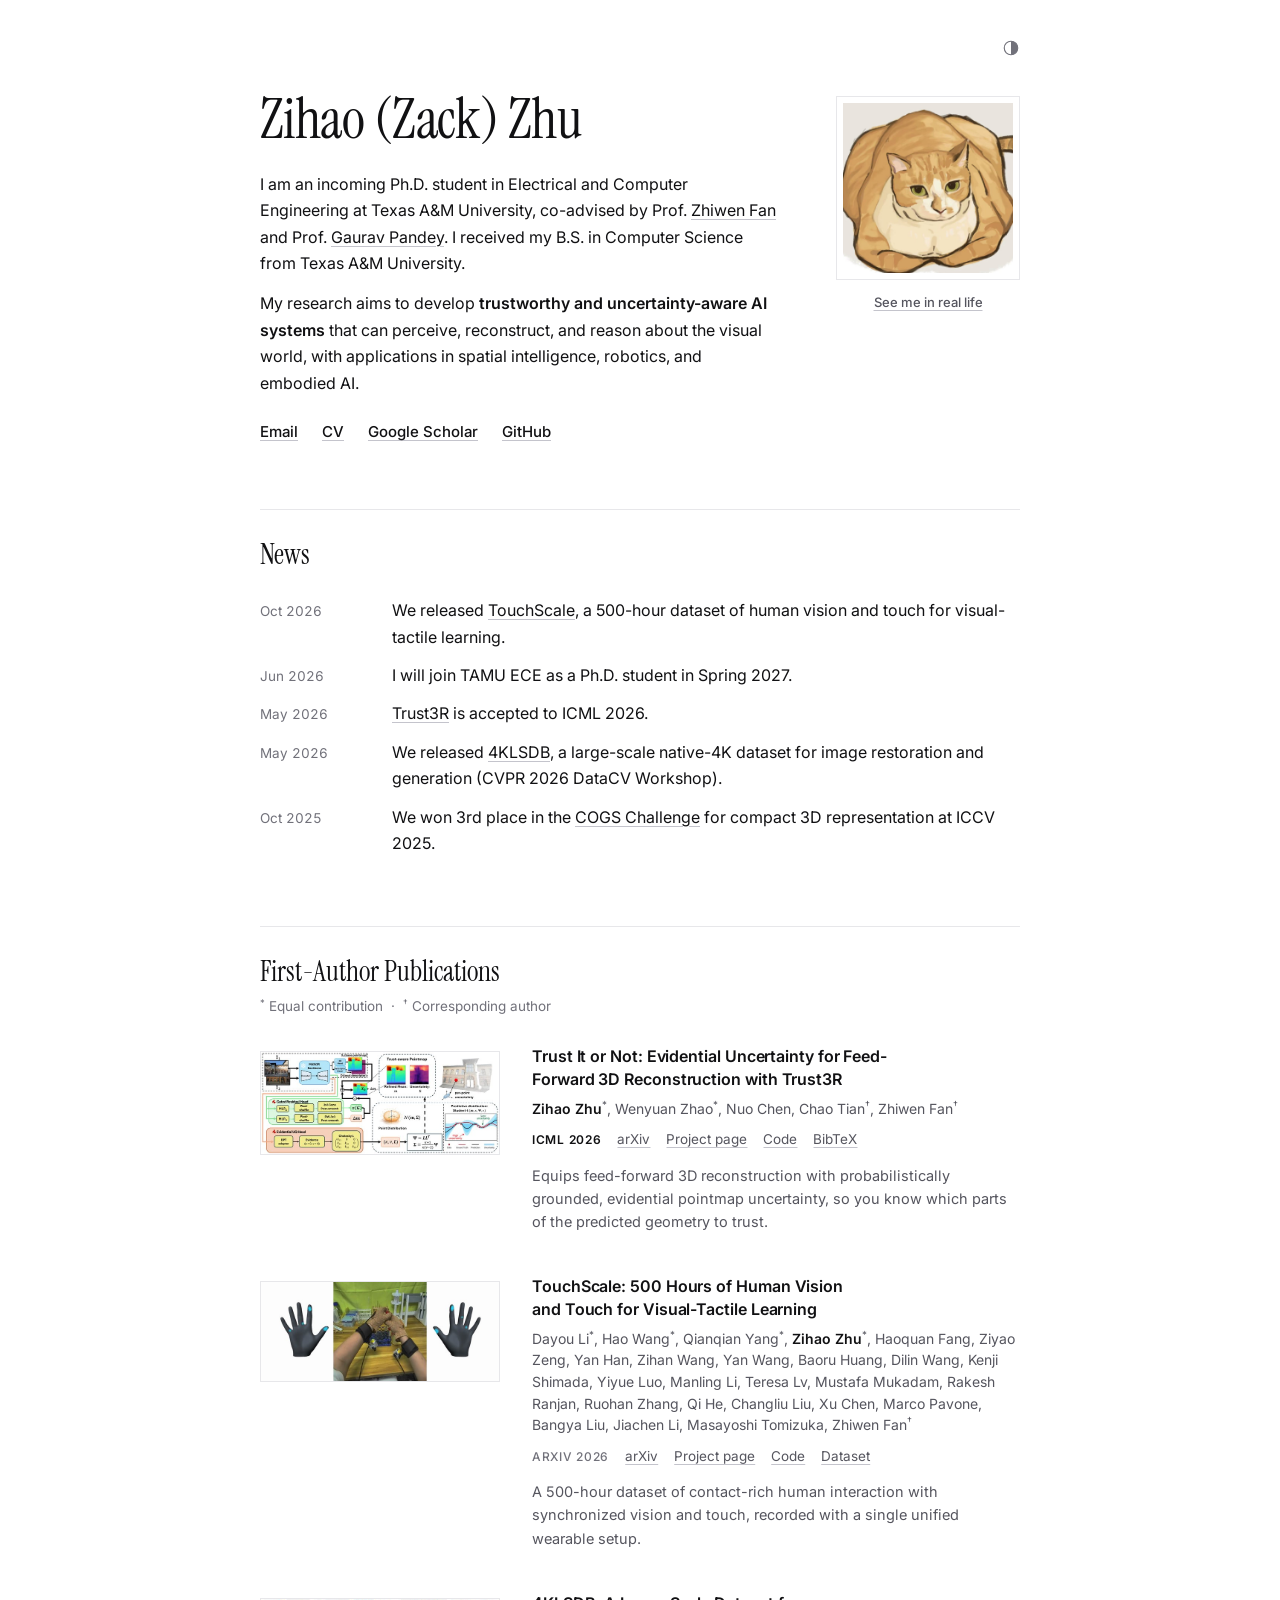
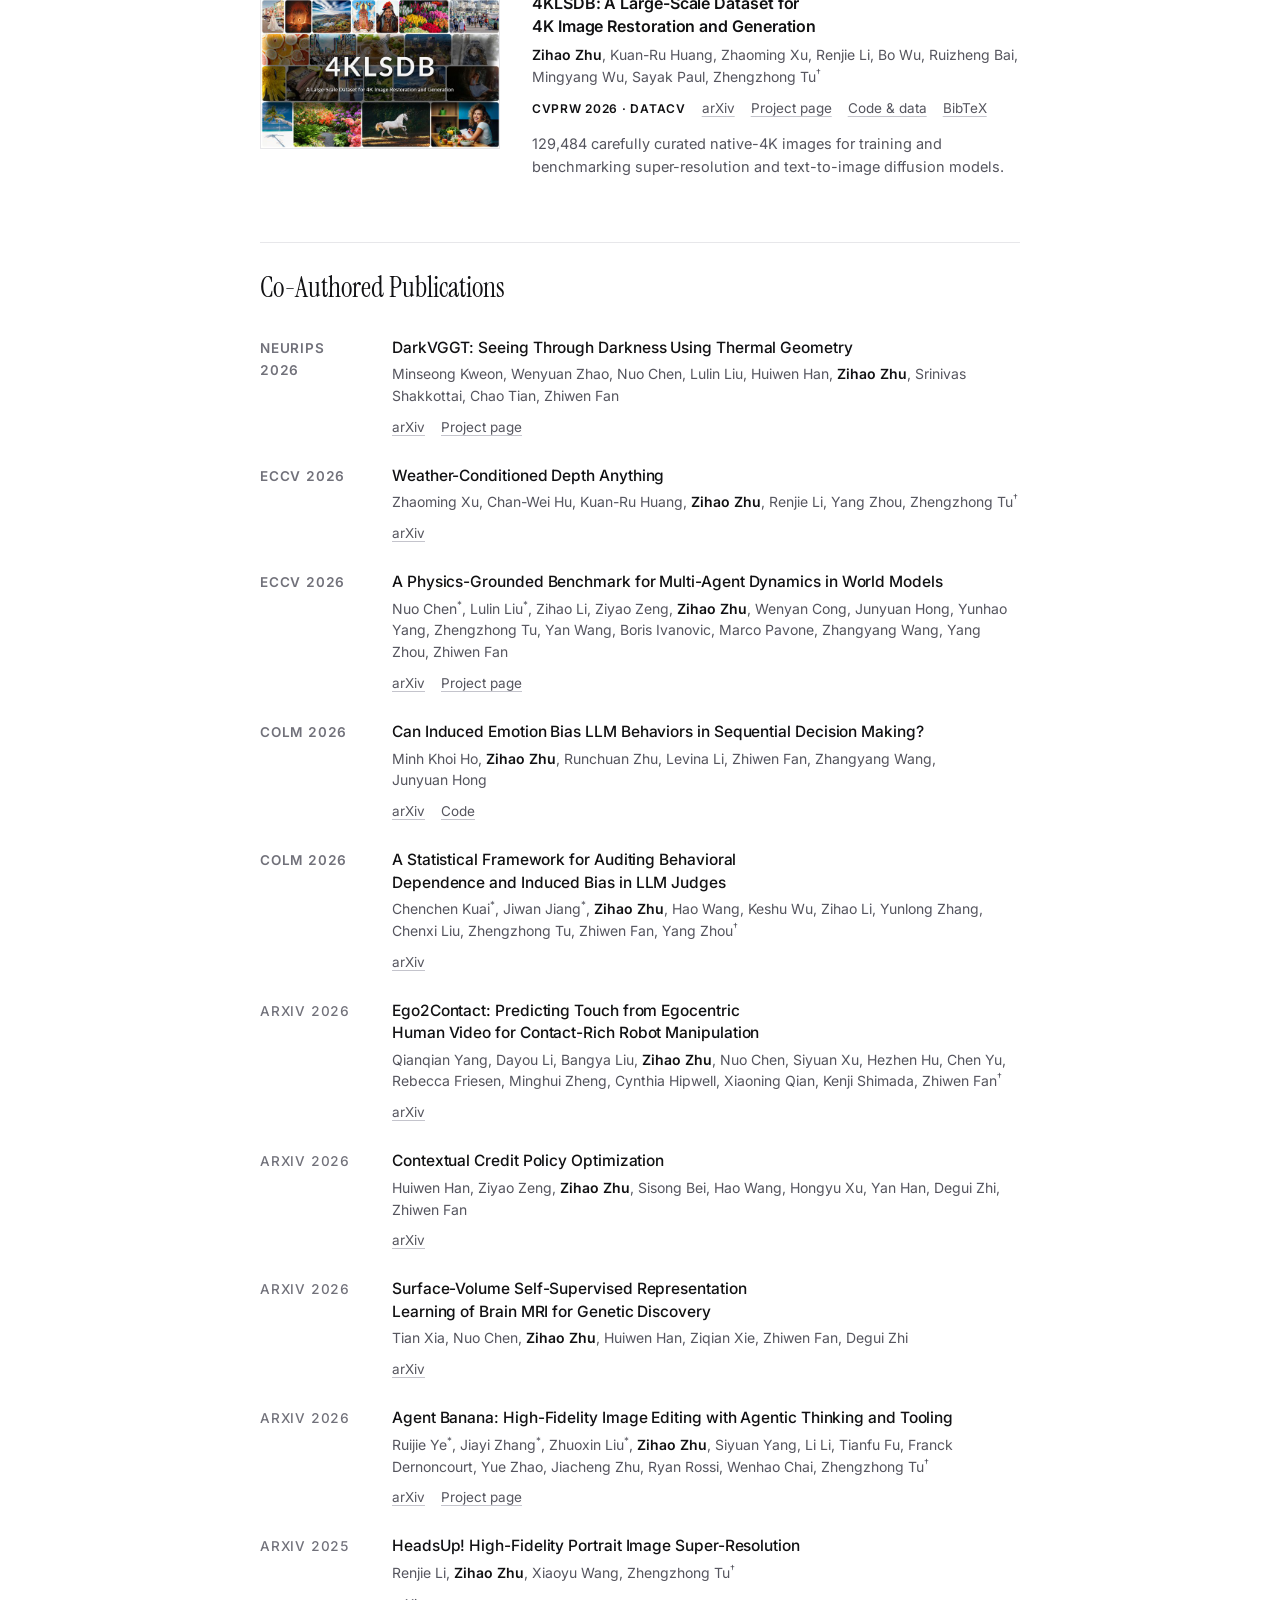
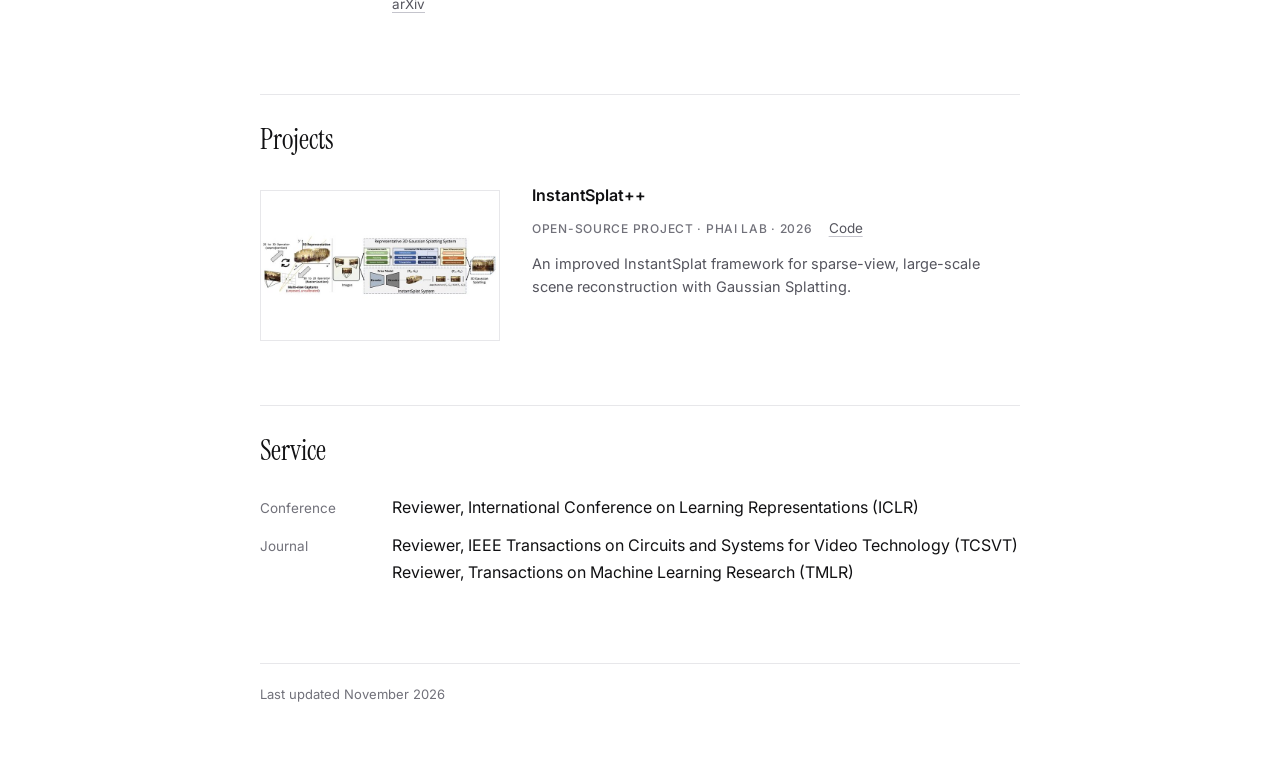
==== commit 97eda387: "Profile: "See me in real life" toggle with a three-frame cat photo The photo reacts to the pointer: " ====
--- a/index.html
+++ b/index.html
@@ -2,6 +2,14 @@
 <html lang="en">
   <head>
     <meta http-equiv="Content-Type" content="text/html; charset=UTF-8">
+
+    <!-- Google tag (Google Analytics, measurement ID G-NQT901YJ7H) -->
+    <script async src="https://www.googletagmanager.com/gtm.js?id=GTM-T7GTB2JG"></script>
+    <script>
+      window.dataLayer = window.dataLayer || [];
+      function gtag(){dataLayer.push(arguments);}
+      gtag('js', new Date());
+    </script>
 
     <title>Zihao (Zack) Zhu | Texas A&M ECE</title>
     <link rel="canonical" href="https://singlebicycle.github.io/">
@@ -20,7 +28,7 @@
     <link rel="preconnect" href="https://fonts.gstatic.com" crossorigin>
     <link rel="stylesheet" href="https://fonts.googleapis.com/css2?family=Instrument+Serif&amp;family=Inter:wght@400;500;600&amp;display=swap">
     <link rel="stylesheet" type="text/css" href="stylesheet.css">
-    <link rel="icon" type="image/png" href="images/favicon.png">
+    <link rel="icon" type="image/png" href="images/favicon.png?v=2">
 
     <meta property="og:title" content="Zihao (Zack) Zhu">
     <meta property="og:description" content="Zihao (Zack) Zhu — Ph.D. student in Electrical and Computer Engineering at Texas A&M University. Spatial intelligence, trustworthy machine learning, robotics and embodied AI.">
@@ -92,9 +100,56 @@
             <a href="https://github.com/SingleBicycle">GitHub</a>
           </nav>
         </div>
-        <figure class="avatar">
-          <img src="images/zihao_zhu.jpg" alt="Illustration of an orange tabby cat" width="800" height="800">
-        </figure>
+        <div class="portrait">
+          <figure class="avatar">
+            <div class="stage">
+              <img src="images/zihao_zhu.jpg" alt="Illustration of an orange tabby cat" width="800" height="800">
+            </div>
+          </figure>
+          <button class="irl" type="button" aria-pressed="false">See me in real life</button>
+        </div>
+        <script>
+          (function () {
+            var btn = document.querySelector('.irl'), stage = document.querySelector('.avatar .stage');
+            var frames = [], on = false, timer, calm = matchMedia('(prefers-reduced-motion: reduce)').matches;
+            // Frame 0 looks away, 1 looks at you, 2 leans in. Lower frames stay opaque so a cross-fade never shows the drawing.
+            function show(i) {
+              frames.forEach(function (f, k) { f.classList.toggle('is-on', on && k <= i); });
+              stage.classList.toggle('is-close', on && i === 2);
+            }
+            function play() {
+              clearTimeout(timer);
+              if (calm) return show(1);
+              show(0);
+              timer = setTimeout(function () { show(1); timer = setTimeout(function () { show(2); }, 600); }, 900);
+            }
+            function load() {
+              if (frames.length) return;
+              for (var n = 1; n <= 3; n++) {
+                var img = new Image();
+                img.src = 'images/cat_' + n + '.jpg'; img.alt = n === 1 ? 'Photo of the same cat' : ''; img.className = 'frame';
+                stage.appendChild(img); frames.push(img);
+              }
+            }
+            btn.addEventListener('pointerenter', load);
+            btn.addEventListener('focus', load);
+            btn.onclick = function () {
+              load(); on = !on;
+              btn.setAttribute('aria-pressed', on);
+              btn.textContent = on ? 'Back to the drawing' : 'See me in real life';
+              if (!on) { clearTimeout(timer); return show(-1); }
+              Promise.all(frames.map(function (f) { return f.decode(); })).then(play, play);
+            };
+            stage.onclick = function () { if (on) play(); }; // tap to replay
+            // With a mouse the cat reacts to distance: ignores you from afar, looks when you come near, leans in on hover.
+            document.addEventListener('pointermove', function (e) {
+              if (!on || calm || e.pointerType !== 'mouse') return;
+              clearTimeout(timer);
+              var r = stage.getBoundingClientRect(), d = Math.hypot(e.clientX - r.left - r.width / 2, e.clientY - r.top - r.height / 2);
+              show(d < r.width * .55 ? 2 : d < r.width * 1.7 ? 1 : 0);
+            });
+          })();
+        </script>
       </header>
 
       <section aria-labelledby="news">
--- a/stylesheet.css
+++ b/stylesheet.css
@@ -19,8 +19,7 @@
   --line: #26262a;
   --underline: #4a4a52;
 }
-[data-theme="dark"] .thumb,
-[data-theme="dark"] .avatar img { opacity: .92; }
+[data-theme="dark"] .thumb { opacity: .92; }
 
 *, *::before, *::after { box-sizing: border-box; }
 
@@ -98,6 +97,36 @@
   border: 1px solid var(--line);
 }
 .avatar img { display: block; width: 100%; height: auto; }
+.portrait { display: grid; justify-items: center; gap: 8px; }
+.stage { position: relative; overflow: hidden; }
+/* Photo frames are injected by the script in index.html and stacked over the drawing */
+.stage .frame {
+  position: absolute;
+  inset: 0;
+  height: 100%;
+  object-fit: cover;
+  opacity: 0;
+  transform-origin: 50% 42%;
+  transition: opacity .28s ease, transform .7s cubic-bezier(.2, .7, .2, 1);
+}
+.stage .frame.is-on { opacity: 1; }
+.stage.is-close .frame { transform: scale(1.06); }
+.irl {
+  display: none; /* needs the script */
+  padding: 8px 4px;
+  border: 0;
+  background: none;
+  color: var(--muted);
+  font: 500 13px/1 var(--sans);
+  text-decoration: underline;
+  text-decoration-color: var(--underline);
+  text-underline-offset: 3px;
+  cursor: pointer;
+  transition: color .2s ease, text-decoration-color .2s ease;
+}
+[data-theme] .irl { display: inline-block; }
+.irl:hover { color: var(--fg); text-decoration-color: currentColor; }
+.irl:focus-visible { outline: 2px solid var(--fg); outline-offset: 2px; }
 .links {
   display: flex;
   flex-wrap: wrap;
@@ -203,7 +232,8 @@
   .page { padding: 48px 20px 40px; }
   .theme-toggle { top: 8px; right: 9px; }
   .intro { grid-template-columns: 1fr; gap: 28px; }
-  .avatar { order: -1; width: 132px; }
+  .portrait { order: -1; justify-items: start; }
+  .avatar { width: 132px; }
   section { margin-top: 48px; padding-top: 24px; }
   .rows li { grid-template-columns: 1fr; gap: 2px; }
   .paper { grid-template-columns: 1fr; gap: 16px; }
@@ -211,5 +241,5 @@
 }
 
 @media (prefers-reduced-motion: reduce) {
-  a, .theme-toggle { transition: none; }
-}
+  a, .theme-toggle, .irl, .stage .frame { transition: none; }
+}
